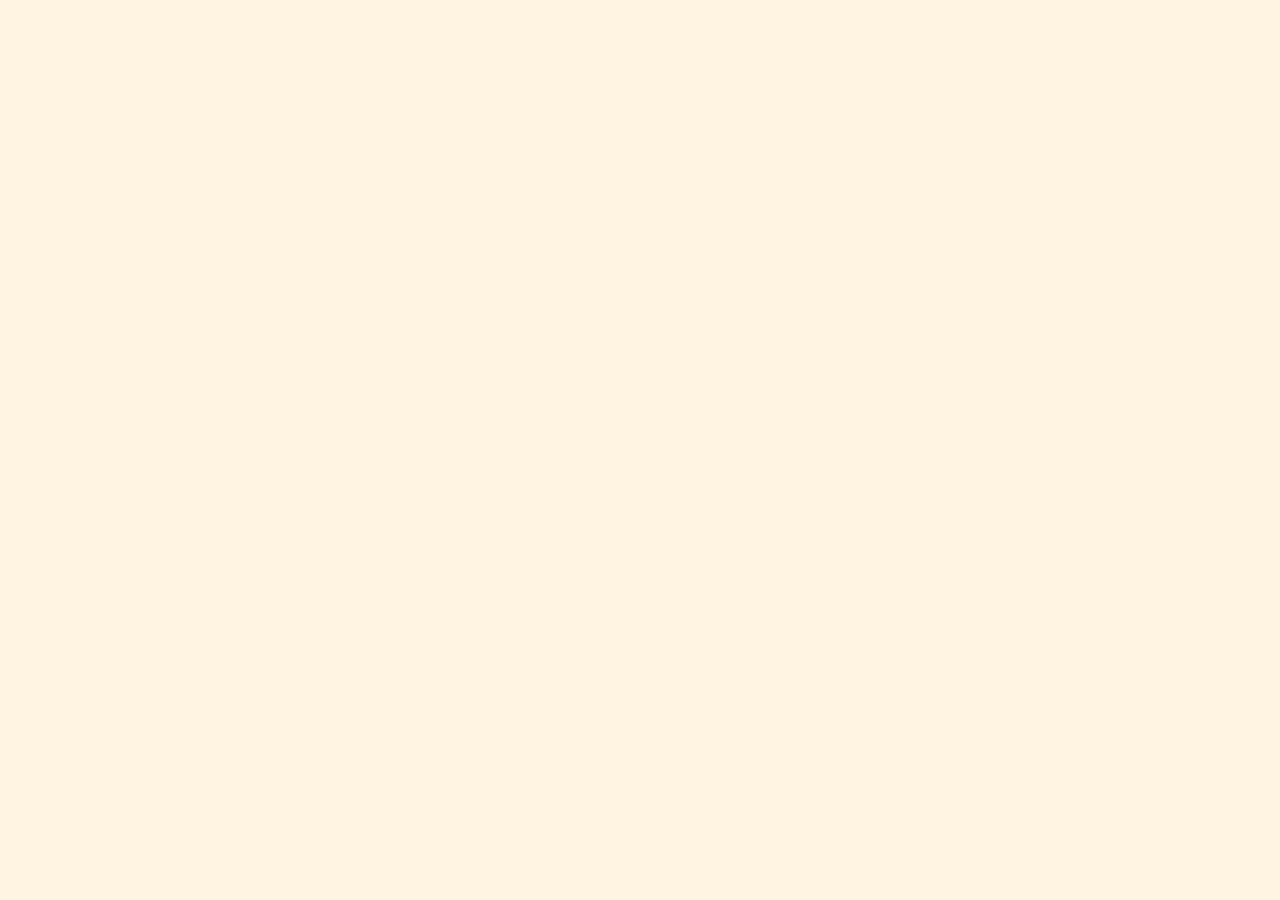
==== src/pages/articles.html @ 004206b9 "Retirando meu numero, e tentando criar a parte dos articles" ====
<!DOCTYPE html>
<html lang="en">
<head>
    <meta charset="UTF-8">
    <meta name="viewport" content="width=device-width, initial-scale=1.0">
    <title>Document</title>
    <link rel="stylesheet" href="/src/css/style.css">
</head>

<body>
    
</body>
</html>
---- src/css/style.css ----
/* reset */
body {
    padding: 0;
    margin: 0;
}

body {
    font-size: 15px;
    line-height: 1.5;
    font-family: "Lato", sans-serif;
    background-color: #FFF3E2;
    justify-content: center;
    align-items: center;

}

header {
    top: 0;
    background-color: #61677A;
    color: white;
    /* height: 50px; */
    width: 100%;
    position: fixed;
    z-index: 1;
    display: block;
}

nav {
    overflow: hidden;
    width: 100%;
    box-sizing: inherit;
}

nav a {
    color: inherit;
    text-decoration: none;
    font-size: 15px;
}

nav a:hover {
    color: rgba(255, 255, 255, 0.812);
    text-decoration: solid;
}

.button {
    text-align: center;
    white-space: normal;
}

.nav-items {
    padding: 8px 16px;
    width: auto;
    border: none;
    /* outline: 0; */
}

.card {
    box-shadow: 0 2px 5px 0 191D88,
        0 2px 10px 0 rgba(0, 0, 0, 0.12);
}

.to-right {
    float: right !important;
}

.to-left {
    float: left !important;
}


.padding-large {
    padding: 12px 24px !important;
}

.content {
    margin-left: auto;
    margin-right: auto;
    max-width: 2000px;
    margin-top: 46px
}

.container {
    padding: 0.01em 16px;
    justify-content: center;
    align-items: center;
}

.padding-64 {
    padding-top: 64px !important;
    padding-bottom: 64px !important
}

.wide {
    letter-spacing: 4px;
}

h1,
h2,
h3,
h4,
h5,
h6 {
    font-family: "Segoe UI", Arial, sans-serif;
    font-weight: 400;
    margin: 10px 0;
}

h2 {
    font-size: 30px;
}

.opacity{
    opacity: 0.60;
}

.justify{
    text-align: justify;
}

.center {
    text-align: center;
}

.padding-32 {
    padding-top: 32px !important;
    padding-bottom: 32px !important;
  }

section{
    max-width:800px;
    box-sizing: inherit;
  }

 section p.justify{
    width: auto;
    margin: auto;
    padding: 10px 100px 10px 100px;
 } 

  #inicio{
    margin-top: 50px;
  }

  .black-ground{
    background-color: #61677A;
    color: white;
  }

  footer{
    margin-top: 0;
    background-color: gainsboro;
    font-size: 10px;
  }
  ul{
    list-style: none;
    display: flex;
    justify-content: center;
  }
  li{
    margin-left: 32px;
  }

  .cardBox {
    background-color: #fff;
    box-shadow: 0px 4px 8px rgba(0, 0, 0, 0.1);
    border-radius: 8px;
    padding: 20px;
    width: 300px;
    height: 200px;
    max-width:300px;
    max-height: 200px;
    text-align: center;
    flex-shrink: 1;
  }


  .btn-card {
    background-color: black;
    color: #fff;
    padding: 8px 16px;
    border: none;
    border-radius: 4px;
    cursor: pointer;
    font-weight: bold;
    text-decoration: none;
  }

  .black-ground .cardBox{
    background-color: white;
    color: black;
  }

  .btn-card:hover {
    background-color: inherit;
    color: inherit;
  }

  .card-container {
    display: flex;
    gap: 20px;
    justify-content: center;
    align-items: center;
  }

  #logo{
    font-size: 1.7em;
  }
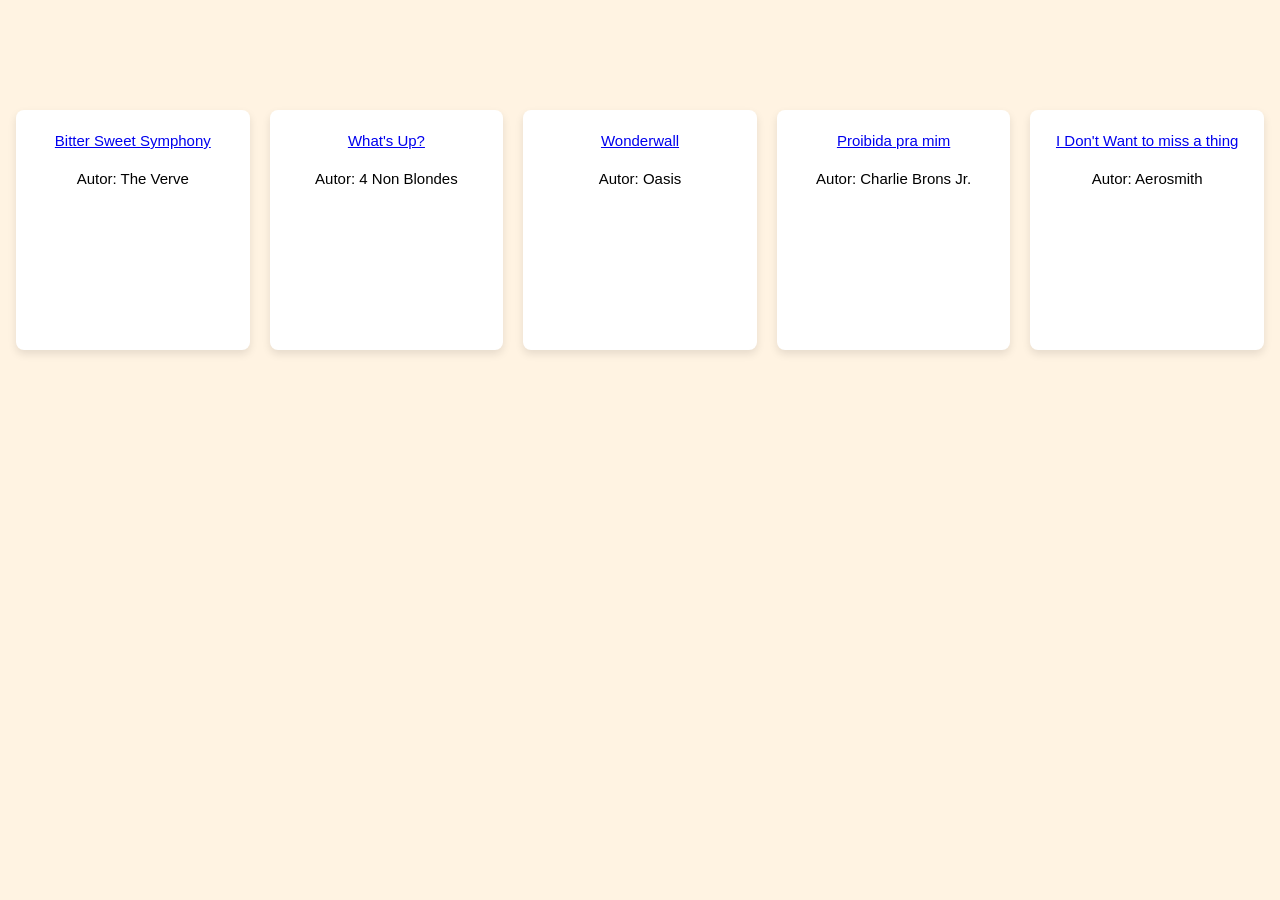
==== commit 422ee0c9: "começando a dar rosto ao site" ====
--- a/src/pages/articles.html
+++ b/src/pages/articles.html
@@ -1,13 +1,51 @@
 <!DOCTYPE html>
 <html lang="en">
+
 <head>
     <meta charset="UTF-8">
     <meta name="viewport" content="width=device-width, initial-scale=1.0">
-    <title>Document</title>
+    <title>Musicas</title>
     <link rel="stylesheet" href="/src/css/style.css">
 </head>
 
 <body>
-    
+    <section class="container content center padding-64">
+
+        <div class=" card-container">
+            <div class="cardBox">
+                <a href="https://www.youtube.com/watch?v=1lyu1KKwC74" target="_blank">Bitter Sweet Symphony</a>
+
+                <p> Autor: The Verve</p>
+            </div>
+
+            <div class="cardBox">
+                <a href="https://www.youtube.com/watch?v=6NXnxTNIWkc" target="_blank">What's Up? </a>
+                <p>Autor: 4 Non
+                    Blondes</p>
+            </div>
+
+            <div class="cardBox">
+                <a href="https://www.youtube.com/watch?v=bx1Bh8ZvH84" target="_blank">Wonderwall</a>
+                <p>Autor: Oasis</p>
+
+            </div>
+
+            <div class="cardBox">
+                <a href="https://www.youtube.com/watch?v=TJRIZS4Z7Mw" target="_blank">Proibida pra mim</a>
+                <p>Autor:
+                    Charlie
+                    Brons Jr.</p>
+            </div>
+
+            <div class="cardBox">
+                <a href="https://www.youtube.com/watch?v=Us3cGQs0Q8A" target="_blank">I Don't Want to miss a
+                    thing</a>
+                <p>Autor: Aerosmith</p>
+            </div>
+        </div>
+
+
+    </section>
 </body>
+
 </html>
--- a/src/css/style.css
+++ b/src/css/style.css
@@ -12,6 +12,10 @@
     justify-content: center;
     align-items: center;
 
+}
+.logo{
+  width: 100px;
+  height: 40px;
 }
 
 header {
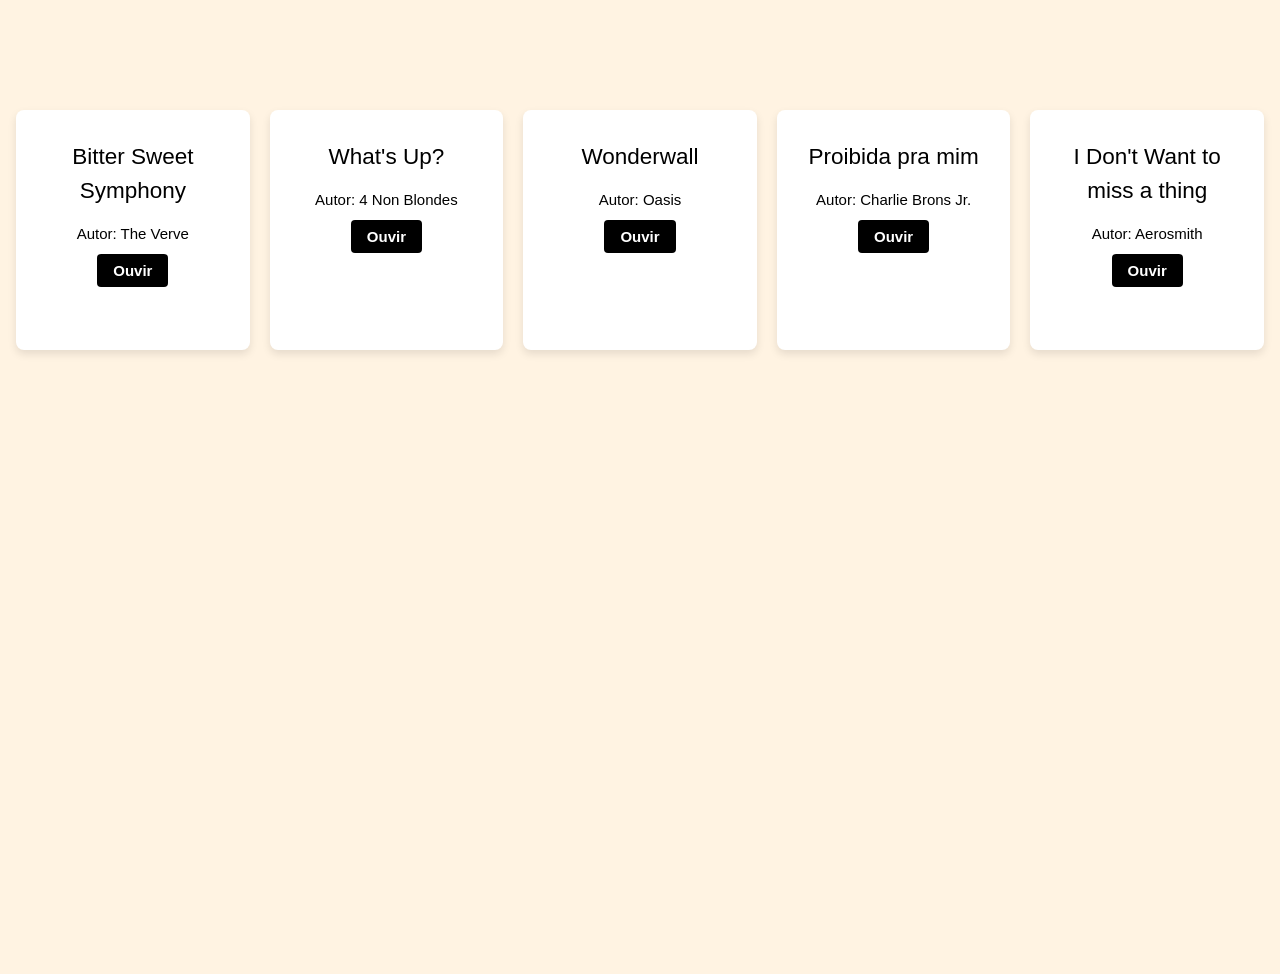
==== commit f61284a1: "Adicionados séries e jogos, apesar de não haver muita estilização diferente" ====
--- a/src/pages/articles.html
+++ b/src/pages/articles.html
@@ -6,6 +6,7 @@
     <meta name="viewport" content="width=device-width, initial-scale=1.0">
     <title>Musicas</title>
     <link rel="stylesheet" href="/src/css/style.css">
+    <link rel="icon" href="/src/images/svg20.png">
 </head>
 
 <body>
@@ -13,34 +14,47 @@
 
         <div class=" card-container">
             <div class="cardBox">
-                <a href="https://www.youtube.com/watch?v=1lyu1KKwC74" target="_blank">Bitter Sweet Symphony</a>
-
+                <h1>Bitter Sweet Symphony</h1>
                 <p> Autor: The Verve</p>
-            </div>
-
-            <div class="cardBox">
-                <a href="https://www.youtube.com/watch?v=6NXnxTNIWkc" target="_blank">What's Up? </a>
-                <p>Autor: 4 Non
-                    Blondes</p>
-            </div>
-
-            <div class="cardBox">
-                <a href="https://www.youtube.com/watch?v=bx1Bh8ZvH84" target="_blank">Wonderwall</a>
-                <p>Autor: Oasis</p>
+                <a class="btn-card" type="button" href="https://www.youtube.com/watch?v=1lyu1KKwC74"
+                    target="_blank">Ouvir</a>
 
             </div>
 
             <div class="cardBox">
-                <a href="https://www.youtube.com/watch?v=TJRIZS4Z7Mw" target="_blank">Proibida pra mim</a>
+                <h1>What's Up? </h1>
+
+                <p>Autor: 4 Non
+                    Blondes</p>
+                <a class="btn-card" type="button" href="https://www.youtube.com/watch?v=6NXnxTNIWkc"
+                    target="_blank">Ouvir</a>
+
+            </div>
+
+            <div class="cardBox">
+                <h1>Wonderwall</h1>
+                <p>Autor: Oasis</p>
+                <a class="btn-card" type="button" href="https://www.youtube.com/watch?v=bx1Bh8ZvH84"
+                    target="_blank">Ouvir</a>
+
+            </div>
+
+            <div class="cardBox">
+                <h1>Proibida pra mim</h1>
                 <p>Autor:
                     Charlie
                     Brons Jr.</p>
+                <a class="btn-card" type="button" href="https://www.youtube.com/watch?v=TJRIZS4Z7Mw"
+                    target="_blank">Ouvir</a>
+
             </div>
 
             <div class="cardBox">
-                <a href="https://www.youtube.com/watch?v=Us3cGQs0Q8A" target="_blank">I Don't Want to miss a
-                    thing</a>
+                <h1>I Don't Want to miss a
+                    thing</h1>
                 <p>Autor: Aerosmith</p>
+                <a class="btn-card" type="button" href="https://www.youtube.com/watch?v=Us3cGQs0Q8A"
+                    target="_blank">Ouvir</a>
             </div>
         </div>
 
--- a/src/css/style.css
+++ b/src/css/style.css
@@ -131,7 +131,9 @@
   }
 
 section{
+  margin-top: 500px;
     max-width:800px;
+    height: 800px;
     box-sizing: inherit;
   }
 
@@ -176,7 +178,19 @@
     text-align: center;
     flex-shrink: 1;
   }
-
+  .cardBoxFilmes {
+    margin-top: 10px;
+    background-color: #fff;
+    box-shadow: 0px 4px 8px rgba(0, 0, 0, 0.1);
+    border-radius: 8px;
+    padding: 20px;
+    width: 500px;
+    height: 600px;
+    max-width:500px;
+    max-height: 600px;
+    text-align: center;
+    flex-shrink: 1;
+  }
 
   .btn-card {
     background-color: black;
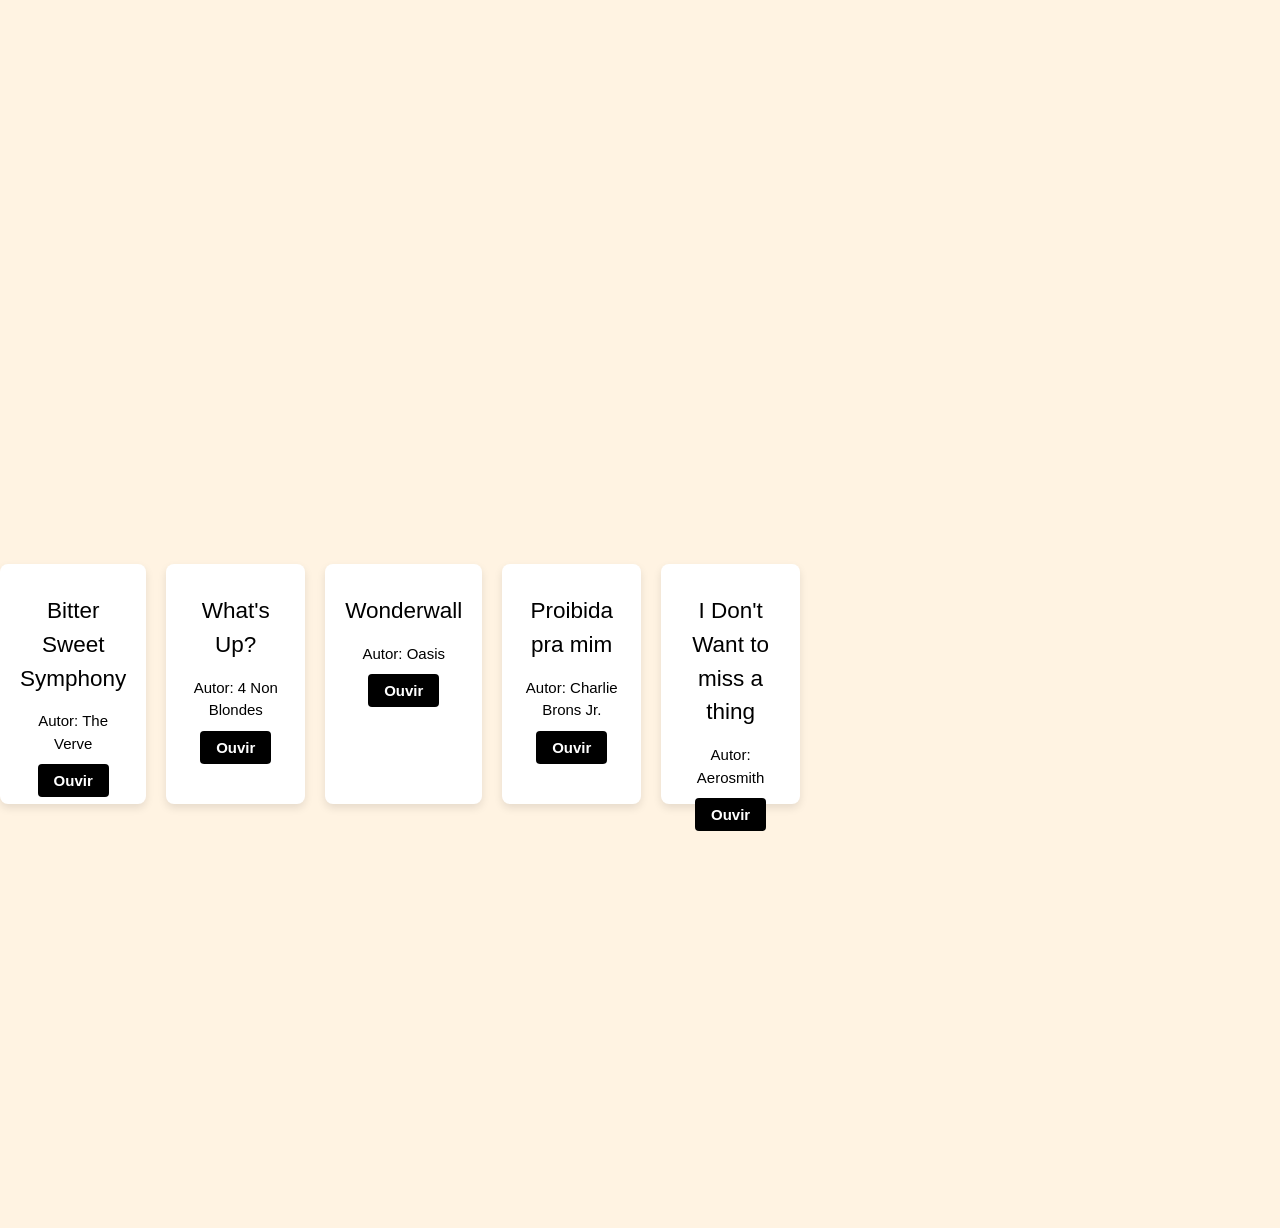
==== commit e16425ac: "aplicando bootstrap, carrossel em atigos" ====
--- a/src/pages/articles.html
+++ b/src/pages/articles.html
@@ -10,13 +10,13 @@
 </head>
 
 <body>
-    <section class="container content center padding-64">
+    <section class="container-grscontent center padding-64">
 
         <div class=" card-container">
             <div class="cardBox">
                 <h1>Bitter Sweet Symphony</h1>
                 <p> Autor: The Verve</p>
-                <a class="btn-card" type="button" href="https://www.youtube.com/watch?v=1lyu1KKwC74"
+                <a class="btn-card" type="button-grs" href="https://www.youtube.com/watch?v=1lyu1KKwC74"
                     target="_blank">Ouvir</a>
 
             </div>
@@ -26,7 +26,7 @@
 
                 <p>Autor: 4 Non
                     Blondes</p>
-                <a class="btn-card" type="button" href="https://www.youtube.com/watch?v=6NXnxTNIWkc"
+                <a class="btn-card" type="button-grs" href="https://www.youtube.com/watch?v=6NXnxTNIWkc"
                     target="_blank">Ouvir</a>
 
             </div>
@@ -34,7 +34,7 @@
             <div class="cardBox">
                 <h1>Wonderwall</h1>
                 <p>Autor: Oasis</p>
-                <a class="btn-card" type="button" href="https://www.youtube.com/watch?v=bx1Bh8ZvH84"
+                <a class="btn-card" type="button-grs" href="https://www.youtube.com/watch?v=bx1Bh8ZvH84"
                     target="_blank">Ouvir</a>
 
             </div>
@@ -44,7 +44,7 @@
                 <p>Autor:
                     Charlie
                     Brons Jr.</p>
-                <a class="btn-card" type="button" href="https://www.youtube.com/watch?v=TJRIZS4Z7Mw"
+                <a class="btn-card" type="button-grs" href="https://www.youtube.com/watch?v=TJRIZS4Z7Mw"
                     target="_blank">Ouvir</a>
 
             </div>
@@ -53,7 +53,7 @@
                 <h1>I Don't Want to miss a
                     thing</h1>
                 <p>Autor: Aerosmith</p>
-                <a class="btn-card" type="button" href="https://www.youtube.com/watch?v=Us3cGQs0Q8A"
+                <a class="btn-card" type="button-grs" href="https://www.youtube.com/watch?v=Us3cGQs0Q8A"
                     target="_blank">Ouvir</a>
             </div>
         </div>
--- a/src/css/style.css
+++ b/src/css/style.css
@@ -16,6 +16,10 @@
 .logo{
   width: 100px;
   height: 40px;
+}
+img{
+  width: 220px;
+  height: 300px;
 }
 
 header {
@@ -46,7 +50,7 @@
     text-decoration: solid;
 }
 
-.button {
+.button-grs {
     text-align: center;
     white-space: normal;
 }
@@ -58,7 +62,8 @@
     /* outline: 0; */
 }
 
-.card {
+.card-grs {
+  border-radius: 0%;
     box-shadow: 0 2px 5px 0 191D88,
         0 2px 10px 0 rgba(0, 0, 0, 0.12);
 }
@@ -83,7 +88,7 @@
     margin-top: 46px
 }
 
-.container {
+.container-grs {
     padding: 0.01em 16px;
     justify-content: center;
     align-items: center;
@@ -133,7 +138,7 @@
 section{
   margin-top: 500px;
     max-width:800px;
-    height: 800px;
+    height: 600px;
     box-sizing: inherit;
   }
 
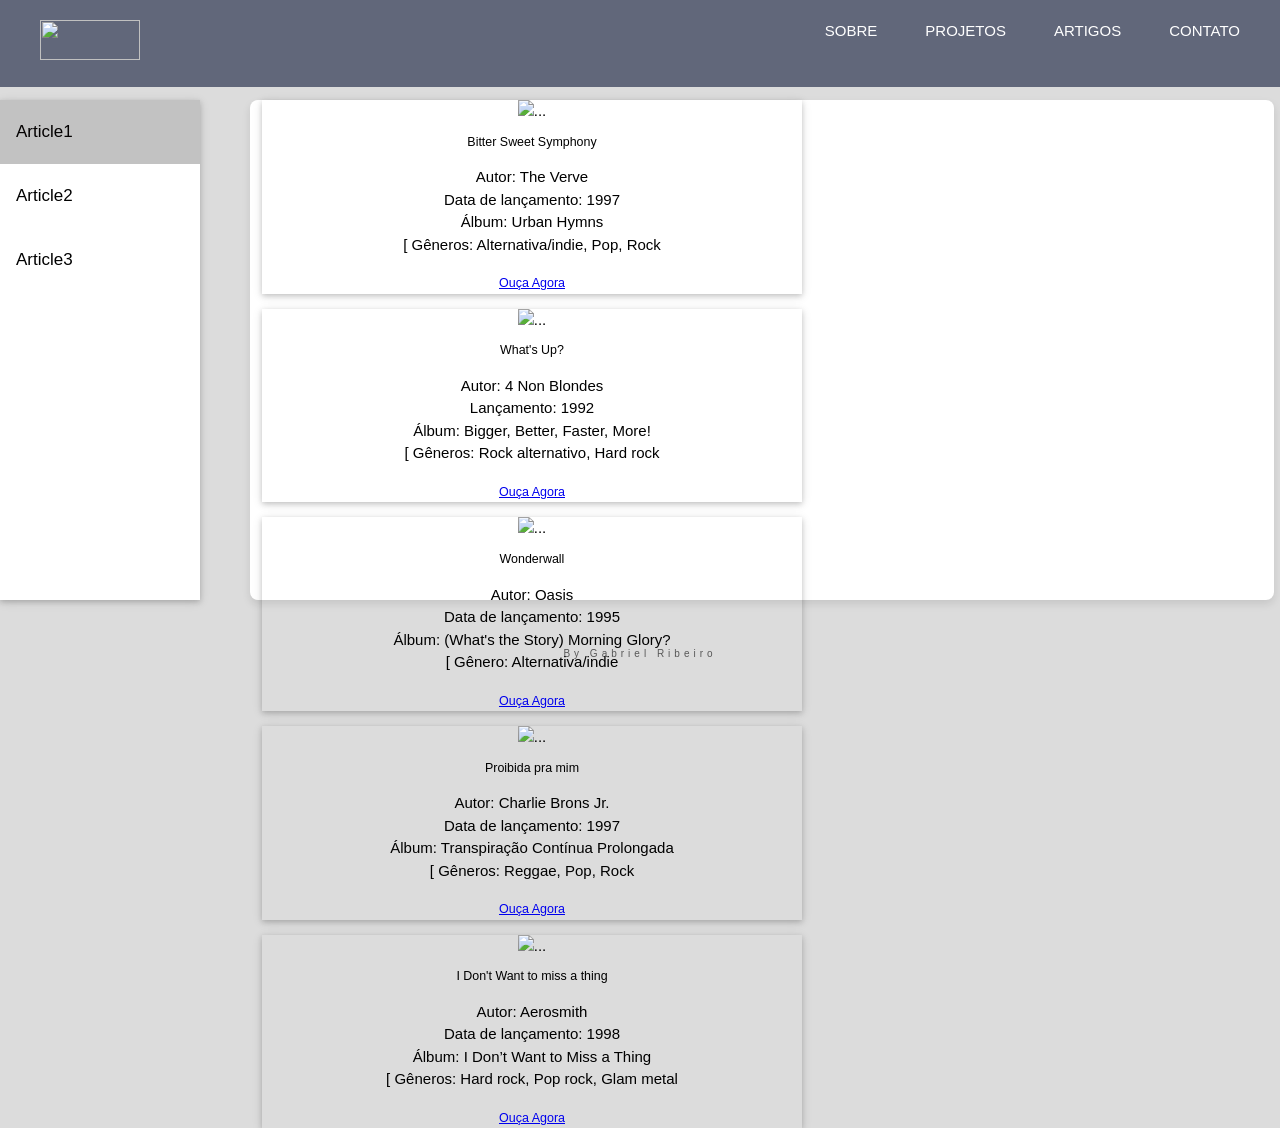
==== commit 69bb290a: "tentativa fail" ====
--- a/src/pages/articles.html
+++ b/src/pages/articles.html
@@ -1,65 +1,177 @@
 <!DOCTYPE html>
-<html lang="en">
+<html>
 
 <head>
     <meta charset="UTF-8">
     <meta name="viewport" content="width=device-width, initial-scale=1.0">
-    <title>Musicas</title>
-    <link rel="stylesheet" href="/src/css/style.css">
-    <link rel="icon" href="/src/images/svg20.png">
+    <title>Top 5 músicas favoritas</title>
+    <link rel="stylesheet" href="../css/style.css">
+    <link rel="stylesheet" href="../css/articles.css">
 </head>
 
 <body>
-    <section class="container-grscontent center padding-64">
+    <!-- HEADER -->
+    <header class="card-grs bg-dark text-white">
+        <nav class="nav-items">
+            <a class="button-grs to-left padding-large" href="#INICIO"><strong><img class="logo"
+                        src="./src/images/svg20.png" alt=""></strong></a>
+            <a class="button-grs to-right padding-large" href="#contato">CONTATO</a>
+            <a class="button-grs to-right padding-large" href="#artigos">ARTIGOS</a>
+            <a class="button-grs to-right padding-large" href="#projetos">PROJETOS</a>
+            <a class="button-grs to-right padding-large" href="#sobre">SOBRE</a>
 
-        <div class=" card-container">
-            <div class="cardBox">
-                <h1>Bitter Sweet Symphony</h1>
-                <p> Autor: The Verve</p>
-                <a class="btn-card" type="button-grs" href="https://www.youtube.com/watch?v=1lyu1KKwC74"
-                    target="_blank">Ouvir</a>
-
-            </div>
-
-            <div class="cardBox">
-                <h1>What's Up? </h1>
-
-                <p>Autor: 4 Non
-                    Blondes</p>
-                <a class="btn-card" type="button-grs" href="https://www.youtube.com/watch?v=6NXnxTNIWkc"
-                    target="_blank">Ouvir</a>
-
-            </div>
-
-            <div class="cardBox">
-                <h1>Wonderwall</h1>
-                <p>Autor: Oasis</p>
-                <a class="btn-card" type="button-grs" href="https://www.youtube.com/watch?v=bx1Bh8ZvH84"
-                    target="_blank">Ouvir</a>
-
-            </div>
-
-            <div class="cardBox">
-                <h1>Proibida pra mim</h1>
-                <p>Autor:
-                    Charlie
-                    Brons Jr.</p>
-                <a class="btn-card" type="button-grs" href="https://www.youtube.com/watch?v=TJRIZS4Z7Mw"
-                    target="_blank">Ouvir</a>
-
-            </div>
-
-            <div class="cardBox">
-                <h1>I Don't Want to miss a
-                    thing</h1>
-                <p>Autor: Aerosmith</p>
-                <a class="btn-card" type="button-grs" href="https://www.youtube.com/watch?v=Us3cGQs0Q8A"
-                    target="_blank">Ouvir</a>
-            </div>
-        </div>
+        </nav>
+    </header>
+    <div class="content-group1">
 
 
-    </section>
+        <div class="left-side-bar card">
+            <button class="linkToArticle" onclick="openContent(event, 'Article1')"
+                id="abertoPorPadrao">Article1</button>
+            <button class="linkToArticle" onclick="openContent(event, 'Article2')">Article2</button>
+            <button class="linkToArticle" onclick="openContent(event, 'Article3')">Article3</button>
+        </div>
+        <div class="articles">
+            <section id="Article1" class="article-content card  cardBox">
+                <div class="card mb-3" style="max-width: 540px;">
+                    <div class="row g-0">
+                        <div class="col-md-4">
+                            <img src="..." class="img-fluid rounded-start" alt="...">
+                        </div>
+                        <div class="col-md-8">
+                            <div class="card-body">
+                                <h5 class="card-title">Bitter Sweet Symphony</h5>
+                                <p class="card-text">Autor: The Verve<br>
+                                    Data de lançamento: 1997<br>
+                                    Álbum: Urban Hymns<br>[
+                                    Gêneros: Alternativa/indie, Pop, Rock
+                                </p>
+                                <p class="card-text"><small class="text-body-secondary"> <a
+                                            href="https://www.youtube.com/watch?v=1lyu1KKwC74" target="_blank">Ouça
+                                            Agora</a></small></p>
+                            </div>
+                        </div>
+                    </div>
+                </div>
+
+                <div class="card mb-3" style="max-width: 540px;">
+                    <div class="row g-0">
+                        <div class="col-md-4">
+                            <img src="..." class="img-fluid rounded-start" alt="...">
+                        </div>
+                        <div class="col-md-8">
+                            <div class="card-body">
+                                <h5 class="card-title">What's Up?</h5>
+                                <p class="card-text">Autor: 4 Non Blondes<br>
+                                    Lançamento: 1992<br>
+                                    Álbum: Bigger, Better, Faster, More!<br>[
+                                    Gêneros: Rock alternativo, Hard rock
+                                </p>
+                                <p class="card-text"><small class="text-body-secondary"> <a
+                                            href="https://www.youtube.com/watch?v=6NXnxTNIWkc" target="_blank">Ouça
+                                            Agora</a></small></p>
+                            </div>
+                        </div>
+                    </div>
+                </div>
+
+
+                <div class="card mb-3" style="max-width: 540px;">
+                    <div class="row g-0">
+                        <div class="col-md-4">
+                            <img src="..." class="img-fluid rounded-start" alt="...">
+                        </div>
+                        <div class="col-md-8">
+                            <div class="card-body">
+                                <h5 class="card-title">Wonderwall</h5>
+                                <p class="card-text">Autor: Oasis<br>
+                                    Data de lançamento: 1995<br>
+                                    Álbum: (What's the Story) Morning Glory?<br>[
+                                    Gênero: Alternativa/indie
+                                </p>
+                                <p class="card-text"><small class="text-body-secondary"> <a
+                                            href="https://www.youtube.com/watch?v=bx1Bh8ZvH84" target="_blank">Ouça
+                                            Agora</a></small></p>
+                            </div>
+                        </div>
+                    </div>
+                </div>
+
+                <div class="card mb-3" style="max-width: 540px;">
+                    <div class="row g-0">
+                        <div class="col-md-4">
+                            <img src="..." class="img-fluid rounded-start" alt="...">
+                        </div>
+                        <div class="col-md-8">
+                            <div class="card-body">
+                                <h5 class="card-title">Proibida pra mim</h5>
+                                <p class="card-text">Autor:
+                                    Charlie
+                                    Brons Jr.<br>
+                                    Data de lançamento: 1997<br>
+                                    Álbum: Transpiração Contínua Prolongada<br>[
+                                    Gêneros: Reggae, Pop, Rock
+                                </p>
+                                <p class="card-text"><small class="text-body-secondary"> <a
+                                            href="https://www.youtube.com/watch?v=TJRIZS4Z7Mw" target="_blank">Ouça
+                                            Agora</a></small></p>
+                            </div>
+                        </div>
+                    </div>
+                </div>
+
+                <div class="card mb-3" style="max-width: 540px;">
+                    <div class="row g-0">
+                        <div class="col-md-4">
+                            <img src="..." class="img-fluid rounded-start" alt="...">
+                        </div>
+                        <div class="col-md-8">
+                            <div class="card-body">
+                                <h5 class="card-title">I Don't Want to miss a
+                                    thing</h5>
+                                <p class="card-text">Autor: Aerosmith<br>
+                                    Data de lançamento: 1998<br>
+                                    Álbum: I Don’t Want to Miss a Thing<br>[
+                                    Gêneros: Hard rock, Pop rock, Glam metal
+                                </p>
+                                <p class="card-text"><small class="text-body-secondary"> <a
+                                            href="https://www.youtube.com/watch?v=Us3cGQs0Q8A" target="_blank">Ouça
+                                            Agora</a></small></p>
+                            </div>
+                        </div>
+                    </div>
+                </div>
+
+
+            </section>
+
+            <section id="Article2" class="article-content card  cardBox">
+                <h3>Review de filmes</h3>
+                <p>
+                    asssssssssssssssssssssssssssssssssssssssssssssssssssssssssssssssssssssssssssssssssssssssssssssss
+                    asdfasdaaaaaaaaaaaaaaaasdfasdfasdfasdfaadfasfdasdf
+                    asfdasdfasdfasdfasdfasdfasdfasfdasfafds
+                </p>
+            </section>
+
+            <section id="Article3" class="article-content card  cardBox">
+                <h3>Realizações acadêmicas</h3>
+                <p>
+                    asssssssssssssssssssssssssssssssssssssssssssssssssssssssssssssssssssssssssssssssssssssssssssssss
+                    asdfasdaaaaaaaaaaaaaaaasdfasdfasdfasdfaadfasfdasdf
+                    asfdasdfasdfasdfasdfasdfasdfasfdasfafds
+
+                </p>
+            </section>
+        </div>
+    </div>
+
+
+
+    <footer class="container content center">
+        <p class="center opacity wide">By Gabriel Ribeiro</p>
+    </footer>
+    <script src="../script/script.js"></script>
 </body>
 
 </html>
--- a/src/css/style.css
+++ b/src/css/style.css
@@ -135,11 +135,11 @@
     padding-bottom: 32px !important;
   }
 
-section{
+.section{
   margin-top: 500px;
-    max-width:800px;
-    height: 600px;
-    box-sizing: inherit;
+  max-width:800px;
+  height: 600px;
+  box-sizing: inherit;
   }
 
  section p.justify{
@@ -190,10 +190,10 @@
     border-radius: 8px;
     padding: 20px;
     width: 500px;
-    height: 600px;
+    height: 800px;
     max-width:500px;
-    max-height: 600px;
-    text-align: center;
+    max-height: 800px;
+    text-align: justify;
     flex-shrink: 1;
   }
 
--- a/src/css/articles.css
+++ b/src/css/articles.css
@@ -0,0 +1,77 @@
+body {
+    background-color: gainsboro;
+}
+
+.content-group1 {
+    margin-top: 50px;
+    display: flex;
+    width: auto;
+    height: auto;
+}
+
+.left-side-bar {
+    flex: 1;
+    float: left;
+    margin-top: 50px;
+    background-color: white;
+    width: 200px;
+    height: auto;
+}
+
+.left-side-bar button {
+    display: block;
+    background-color: inherit;
+    color: black;
+    padding: 22px 16px;
+    width: inherit;
+    border: none;
+    outline: none;
+    text-align: left;
+    cursor: pointer;
+    transition: 0.3s;
+    font-size: 17px;
+}
+
+.left-side-bar button:hover {
+    background-color: rgb(194, 194, 194);
+    color: rgb(3, 1, 1);
+}
+
+.left-side-bar button.active {
+    background-color: rgb(194, 194, 194);
+    color: rgb(3, 1, 1);
+}
+
+.flex-center {
+    display: flex;
+    justify-content: space-between;
+}
+
+.articles {
+    flex: 1;
+    margin: 50px 40px 0px 0px;
+    width: auto;
+    height: auto;
+}
+
+section.cardBox {
+    color: black;
+    background-color: white; 
+    box-shadow: 0px 4px 8px rgba(0, 0, 0, 0.1);
+    border-radius: 8px;
+    padding: 20px;
+    text-align: center;
+    margin-left: 50px;
+    padding: 0px 12px;
+    height: 500px;
+    width: 1000px;
+    max-width: 1000px;
+    max-height: 500px;
+
+}
+
+.card {
+    box-shadow: 0 2px 5px 0 rgba(0, 0, 0, 0.16),
+        0 2px 10px 0 rgba(0, 0, 0, 0.12);
+}
+
